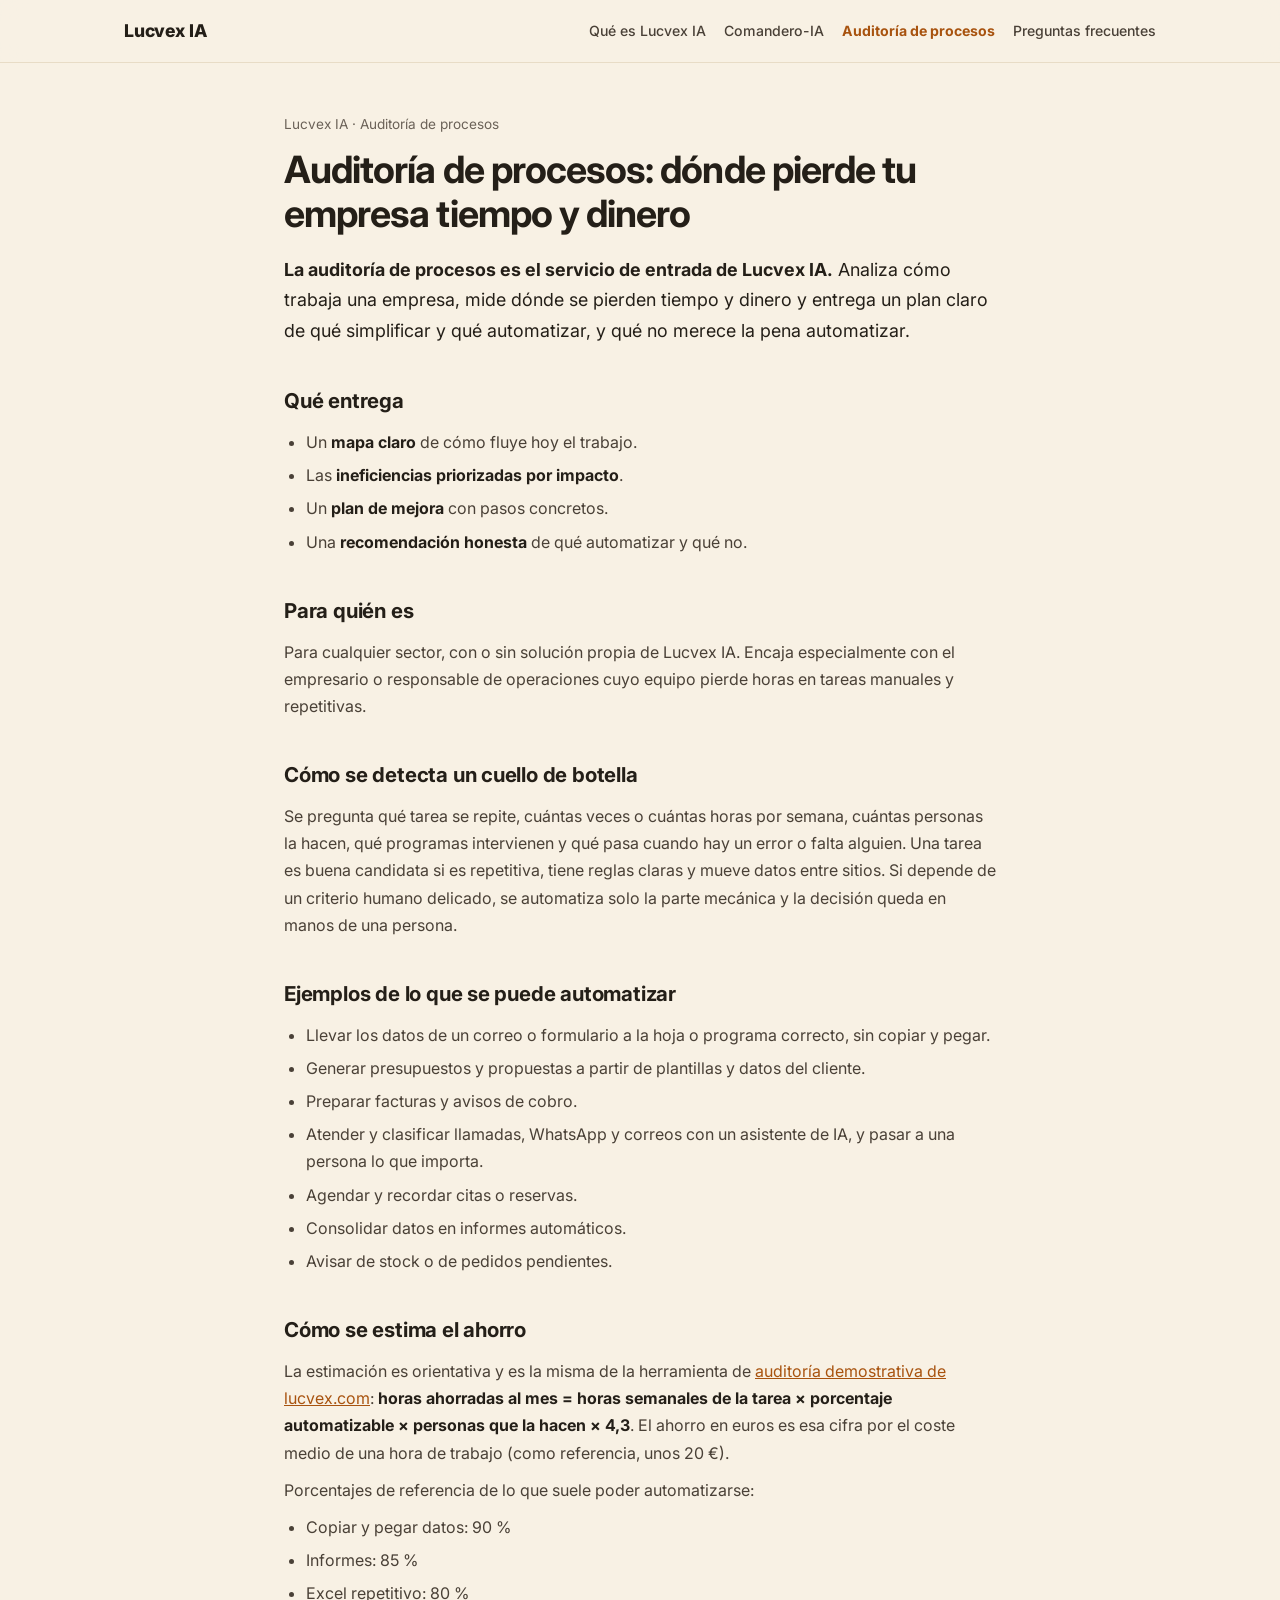
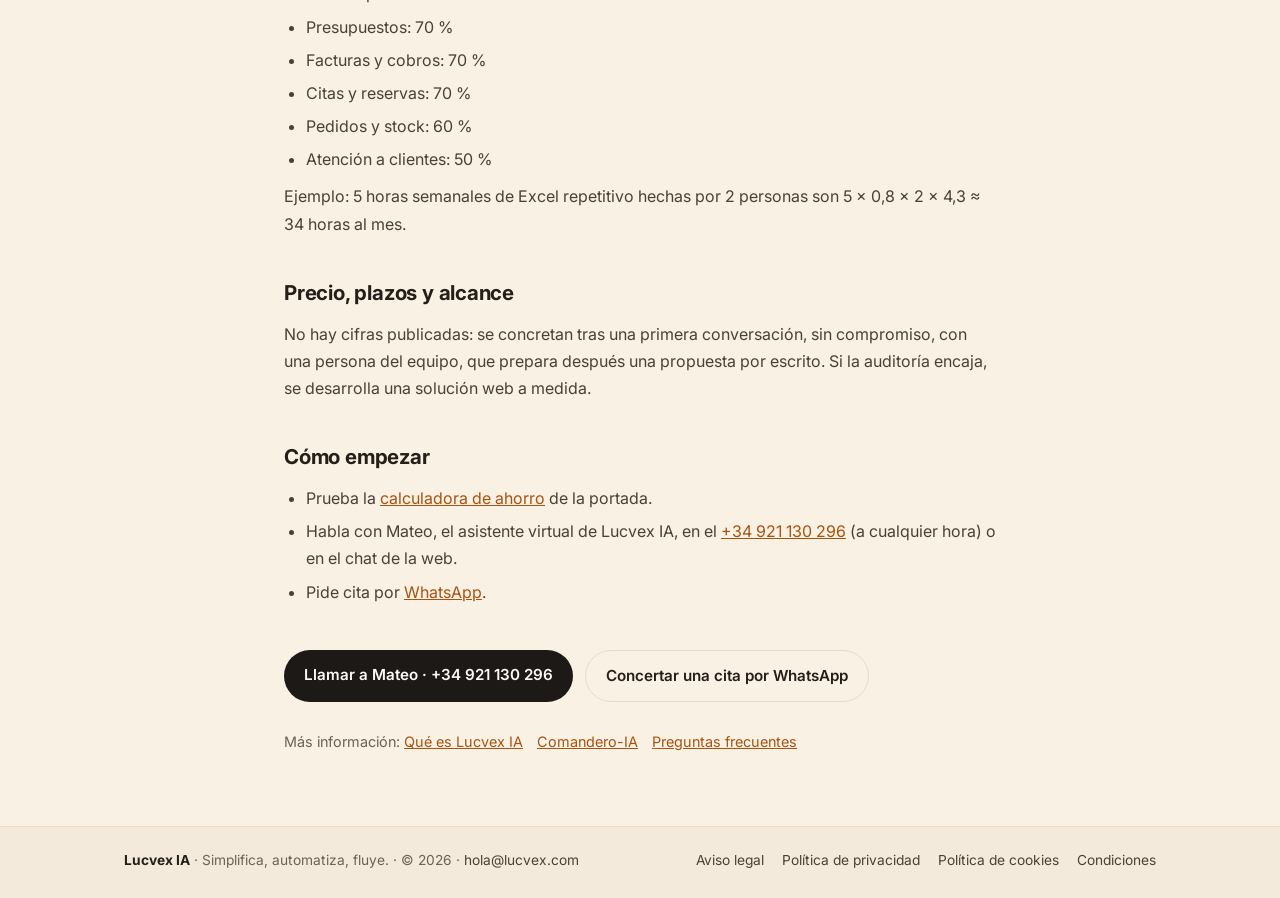
==== auditoria-de-procesos.html @ 0407efab "Visibilidad en buscadores de IA: JSON-LD (Organization, WebSite, Service, SoftwareApplication, FAQPa" ====
<!DOCTYPE html>
<html lang="es">
<head>
<meta charset="UTF-8">
<meta name="viewport" content="width=device-width, initial-scale=1">
<title>Auditoría de procesos con IA · Detecta qué automatizar | Lucvex IA</title>
<meta name="description" content="La auditoría de procesos de Lucvex IA analiza cómo trabaja tu empresa, mide dónde se pierden tiempo y dinero y entrega un mapa, un plan priorizado y una recomendación honesta de qué automatizar y qué no. Primera conversación sin compromiso.">
<meta name="color-scheme" content="light">
<meta name="theme-color" content="#f8f1e4">
<meta name="robots" content="index, follow, max-snippet:-1, max-image-preview:large, max-video-preview:-1">
<link rel="canonical" href="https://lucvex.com/auditoria-de-procesos">
<link rel="icon" type="image/svg+xml" href="favicon.svg">
<link rel="icon" type="image/png" href="favicon.png">
<link rel="apple-touch-icon" href="apple-touch-icon.png">
<meta property="og:type" content="article">
<meta property="og:site_name" content="Lucvex IA">
<meta property="og:locale" content="es_ES">
<meta property="og:title" content="Auditoría de procesos con IA · Detecta qué automatizar | Lucvex IA">
<meta property="og:description" content="La auditoría de procesos de Lucvex IA analiza cómo trabaja tu empresa, mide dónde se pierden tiempo y dinero y entrega un mapa, un plan priorizado y una recomendación honesta de qué automatizar y qué no. Primera conversación sin compromiso.">
<meta property="og:url" content="https://lucvex.com/auditoria-de-procesos">
<meta property="og:image" content="https://lucvex.com/img/og.png">
<meta name="twitter:card" content="summary_large_image">
<meta name="twitter:title" content="Auditoría de procesos con IA · Detecta qué automatizar | Lucvex IA">
<meta name="twitter:description" content="La auditoría de procesos de Lucvex IA analiza cómo trabaja tu empresa, mide dónde se pierden tiempo y dinero y entrega un mapa, un plan priorizado y una recomendación honesta de qué automatizar y qué no. Primera conversación sin compromiso.">
<meta name="twitter:image" content="https://lucvex.com/img/og.png">
<link rel="stylesheet" href="https://fonts.googleapis.com/css2?family=Inter:wght@400;500;600;700;800&display=swap">
<link rel="stylesheet" href="info.css">
<script type="application/ld+json">{"@context":"https://schema.org","@graph":[{"@type":"WebPage","@id":"https://lucvex.com/auditoria-de-procesos#pagina","url":"https://lucvex.com/auditoria-de-procesos","name":"Auditoría de procesos con IA · Detecta qué automatizar | Lucvex IA","description":"La auditoría de procesos de Lucvex IA analiza cómo trabaja tu empresa, mide dónde se pierden tiempo y dinero y entrega un mapa, un plan priorizado y una recomendación honesta de qué automatizar y qué no. Primera conversación sin compromiso.","inLanguage":"es-ES","isPartOf":{"@id":"https://lucvex.com/#website"},"publisher":{"@id":"https://lucvex.com/#organization"},"dateModified":"2026-11-01","breadcrumb":{"@id":"https://lucvex.com/auditoria-de-procesos#migas"},"mainEntity":{"@id":"https://lucvex.com/#servicio-auditoria"}},{"@id":"https://lucvex.com/auditoria-de-procesos#migas","@type":"BreadcrumbList","itemListElement":[{"@type":"ListItem","position":1,"name":"Lucvex IA","item":"https://lucvex.com/"},{"@type":"ListItem","position":2,"name":"Auditoría de procesos","item":"https://lucvex.com/auditoria-de-procesos"}]},{"@type":"Service","@id":"https://lucvex.com/#servicio-auditoria","name":"Auditoría de procesos","serviceType":"Auditoría de procesos y detección de cuellos de botella","description":"Análisis de cómo trabaja una empresa para medir dónde se pierden tiempo y dinero. Entrega un mapa de cómo fluye el trabajo, las ineficiencias priorizadas por impacto, un plan de mejora y una recomendación honesta de qué automatizar y qué no.","provider":{"@id":"https://lucvex.com/#organization"},"areaServed":{"@type":"Country","name":"España"},"audience":{"@type":"BusinessAudience","name":"Empresas pequeñas, medianas y grandes de cualquier sector"},"url":"https://lucvex.com/auditoria-de-procesos"}]}</script>
</head>
<body>
<header class="cab"><div class="env"><a class="marca" href="/">Lucvex IA</a><nav aria-label="Páginas de información"><a href="/que-es-lucvex-ia">Qué es Lucvex IA</a><a href="/comandero-ia">Comandero-IA</a><a href="/auditoria-de-procesos" aria-current="page">Auditoría de procesos</a><a href="/preguntas-frecuentes">Preguntas frecuentes</a></nav></div></header>
<main>
<p class="miga"><a href="/">Lucvex IA</a> · Auditoría de procesos</p>
<h1>Auditoría de procesos: dónde pierde tu empresa tiempo y dinero</h1>
<p class="lead"><strong>La auditoría de procesos es el servicio de entrada de Lucvex IA.</strong> Analiza cómo trabaja una empresa, mide dónde se pierden tiempo y dinero y entrega un plan claro de qué simplificar y qué automatizar, y qué no merece la pena automatizar.</p>
<h2>Qué entrega</h2>
<ul>
  <li>Un <strong>mapa claro</strong> de cómo fluye hoy el trabajo.</li>
  <li>Las <strong>ineficiencias priorizadas por impacto</strong>.</li>
  <li>Un <strong>plan de mejora</strong> con pasos concretos.</li>
  <li>Una <strong>recomendación honesta</strong> de qué automatizar y qué no.</li>
</ul>
<h2>Para quién es</h2>
<p>Para cualquier sector, con o sin solución propia de Lucvex IA. Encaja especialmente con el empresario o responsable de operaciones cuyo equipo pierde horas en tareas manuales y repetitivas.</p>
<h2>Cómo se detecta un cuello de botella</h2>
<p>Se pregunta qué tarea se repite, cuántas veces o cuántas horas por semana, cuántas personas la hacen, qué programas intervienen y qué pasa cuando hay un error o falta alguien. Una tarea es buena candidata si es repetitiva, tiene reglas claras y mueve datos entre sitios. Si depende de un criterio humano delicado, se automatiza solo la parte mecánica y la decisión queda en manos de una persona.</p>
<h2>Ejemplos de lo que se puede automatizar</h2>
<ul>
  <li>Llevar los datos de un correo o formulario a la hoja o programa correcto, sin copiar y pegar.</li>
  <li>Generar presupuestos y propuestas a partir de plantillas y datos del cliente.</li>
  <li>Preparar facturas y avisos de cobro.</li>
  <li>Atender y clasificar llamadas, WhatsApp y correos con un asistente de IA, y pasar a una persona lo que importa.</li>
  <li>Agendar y recordar citas o reservas.</li>
  <li>Consolidar datos en informes automáticos.</li>
  <li>Avisar de stock o de pedidos pendientes.</li>
</ul>
<h2>Cómo se estima el ahorro</h2>
<p>La estimación es orientativa y es la misma de la herramienta de <a href="/#auditoria">auditoría demostrativa de lucvex.com</a>: <strong>horas ahorradas al mes = horas semanales de la tarea × porcentaje automatizable × personas que la hacen × 4,3</strong>. El ahorro en euros es esa cifra por el coste medio de una hora de trabajo (como referencia, unos 20 €).</p>
<p>Porcentajes de referencia de lo que suele poder automatizarse:</p>
<ul>
  <li>Copiar y pegar datos: 90 %</li>
  <li>Informes: 85 %</li>
  <li>Excel repetitivo: 80 %</li>
  <li>Presupuestos: 70 %</li>
  <li>Facturas y cobros: 70 %</li>
  <li>Citas y reservas: 70 %</li>
  <li>Pedidos y stock: 60 %</li>
  <li>Atención a clientes: 50 %</li>
</ul>
<p>Ejemplo: 5 horas semanales de Excel repetitivo hechas por 2 personas son 5 × 0,8 × 2 × 4,3 ≈ 34 horas al mes.</p>
<h2>Precio, plazos y alcance</h2>
<p>No hay cifras publicadas: se concretan tras una primera conversación, sin compromiso, con una persona del equipo, que prepara después una propuesta por escrito. Si la auditoría encaja, se desarrolla una solución web a medida.</p>
<h2>Cómo empezar</h2>
<ul>
  <li>Prueba la <a href="/#auditoria">calculadora de ahorro</a> de la portada.</li>
  <li>Habla con Mateo, el asistente virtual de Lucvex IA, en el <a href="tel:+34921130296">+34 921 130 296</a> (a cualquier hora) o en el chat de la web.</li>
  <li>Pide cita por <a href="https://wa.me/34654980755?text=Hola%2C%20me%20gustar%C3%ADa%20pedir%20una%20auditor%C3%ADa%20para%20mi%20empresa.">WhatsApp</a>.</li>
</ul>
<div class="acciones">
<a class="btn" href="tel:+34921130296">Llamar a Mateo · +34 921 130 296</a>
<a class="btn sec" href="https://wa.me/34654980755?text=Hola%2C%20me%20gustar%C3%ADa%20concertar%20una%20cita%20con%20Lucvex%20IA.">Concertar una cita por WhatsApp</a>
</div>
<p class="otras">Más información: <a href="/que-es-lucvex-ia">Qué es Lucvex IA</a><a href="/comandero-ia">Comandero-IA</a><a href="/preguntas-frecuentes">Preguntas frecuentes</a></p>
</main>
<footer class="pie"><div class="env"><span><b>Lucvex IA</b> · Simplifica, automatiza, fluye. · © 2026 · <a href="mailto:hola@lucvex.com">hola@lucvex.com</a></span><nav aria-label="Información legal"><a href="/aviso-legal.html">Aviso legal</a><a href="/privacidad.html">Política de privacidad</a><a href="/cookies.html">Política de cookies</a><a href="/condiciones.html">Condiciones</a></nav></div></footer>
</body>
</html>
---- info.css ----
:root{--fondo:#f8f1e4;--velo:#f3eadb;--texto:#241f18;--texto2:#4a4137;--mute:#6b6258;--linea:#e8dcc6;--acento:#c1631a;--acento-txt:#a8530f;--boton:#1c1917;--boton-texto:#fcfaf6}
*{box-sizing:border-box;margin:0;padding:0}
body{font-family:Inter,system-ui,-apple-system,Segoe UI,Roboto,sans-serif;color:var(--texto);background:var(--fondo);line-height:1.7;-webkit-font-smoothing:antialiased}
a{color:var(--acento-txt)}
.env{max-width:1080px;margin:0 auto;padding:0 24px}
.cab{position:sticky;top:0;z-index:10;background:color-mix(in srgb,var(--fondo) 88%,transparent);backdrop-filter:blur(12px);border-bottom:1px solid var(--linea)}
.cab .env{display:flex;align-items:center;justify-content:space-between;gap:16px;min-height:62px;flex-wrap:wrap;padding-top:8px;padding-bottom:8px}
.marca{font-weight:800;font-size:1.1rem;letter-spacing:-.01em;color:var(--texto);text-decoration:none}
.cab nav{display:flex;flex-wrap:wrap;gap:4px 18px;font-size:.88rem}
.cab nav a{color:var(--texto2);text-decoration:none;font-weight:500}
.cab nav a:hover,.cab nav a[aria-current]{color:var(--acento-txt)}
.cab nav a[aria-current]{font-weight:700}
main{max-width:760px;margin:0 auto;padding:40px 24px 72px}
.miga{font-size:.85rem;color:var(--mute)}
.miga a{color:var(--mute);text-decoration:none}
h1{font-size:clamp(1.7rem,4.4vw,2.35rem);line-height:1.18;letter-spacing:-.025em;margin:12px 0 18px}
.lead{font-size:1.12rem;color:var(--texto);margin-bottom:8px}
h2{font-size:1.28rem;letter-spacing:-.01em;margin:38px 0 8px}
p,li{color:var(--texto2)}
p{margin-top:10px}
ul,ol{padding-left:22px;margin-top:10px}
li{margin-top:6px}
strong{color:var(--texto)}
.acciones{display:flex;flex-wrap:wrap;gap:12px;margin-top:44px}
.btn{display:inline-block;padding:12px 20px;border-radius:999px;background:var(--boton);color:var(--boton-texto);font-weight:600;font-size:.95rem;text-decoration:none}
.btn.sec{background:transparent;color:var(--texto);border:1px solid var(--linea)}
.btn:hover{opacity:.9}
.otras{margin-top:28px;font-size:.9rem;color:var(--mute)}
.otras a{margin-right:14px}
.pie{border-top:1px solid var(--linea);background:var(--velo);font-size:.86rem;color:var(--mute)}
.pie .env{display:flex;flex-wrap:wrap;justify-content:space-between;gap:10px 24px;padding-top:22px;padding-bottom:26px}
.pie nav{display:flex;flex-wrap:wrap;gap:6px 18px}
.pie a{color:var(--texto2);text-decoration:none}.pie a:hover{text-decoration:underline}
.pie b{color:var(--texto)}
@media(max-width:560px){main{padding-top:28px}.acciones .btn{width:100%;text-align:center}}
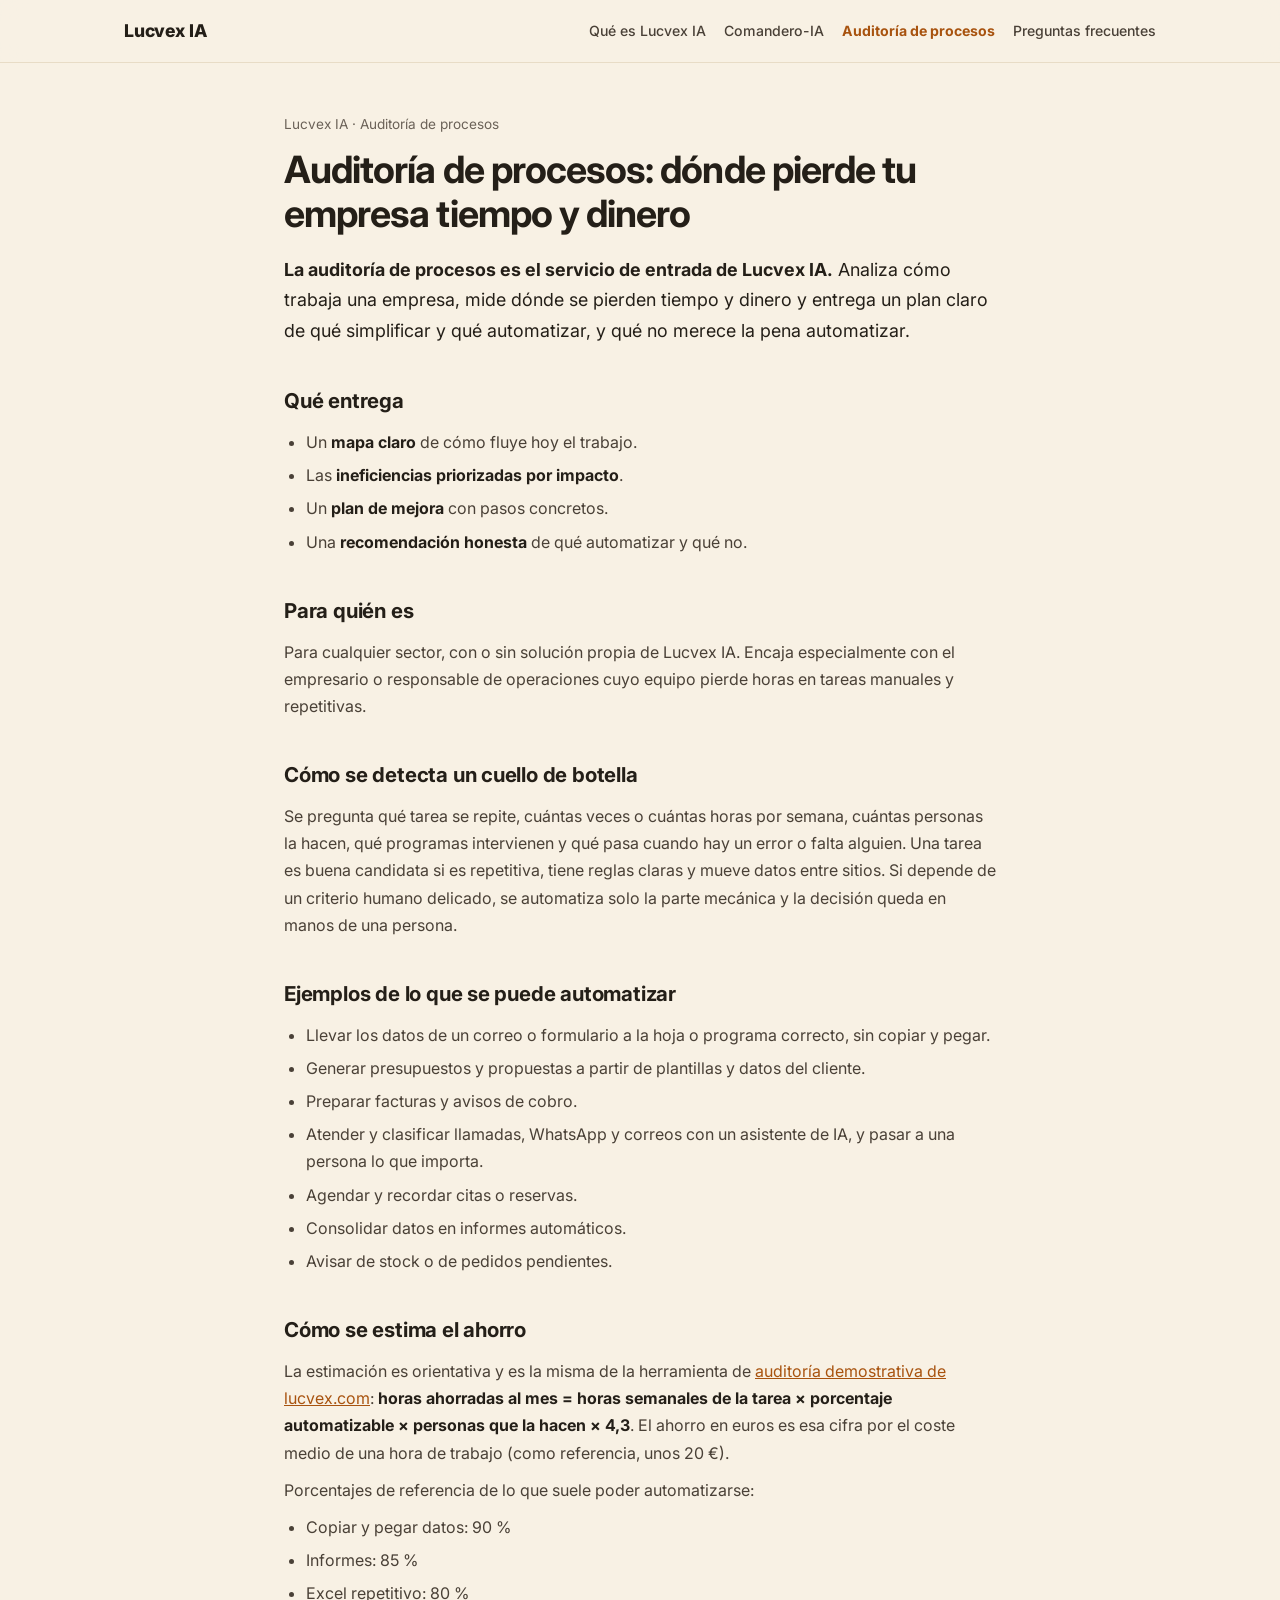
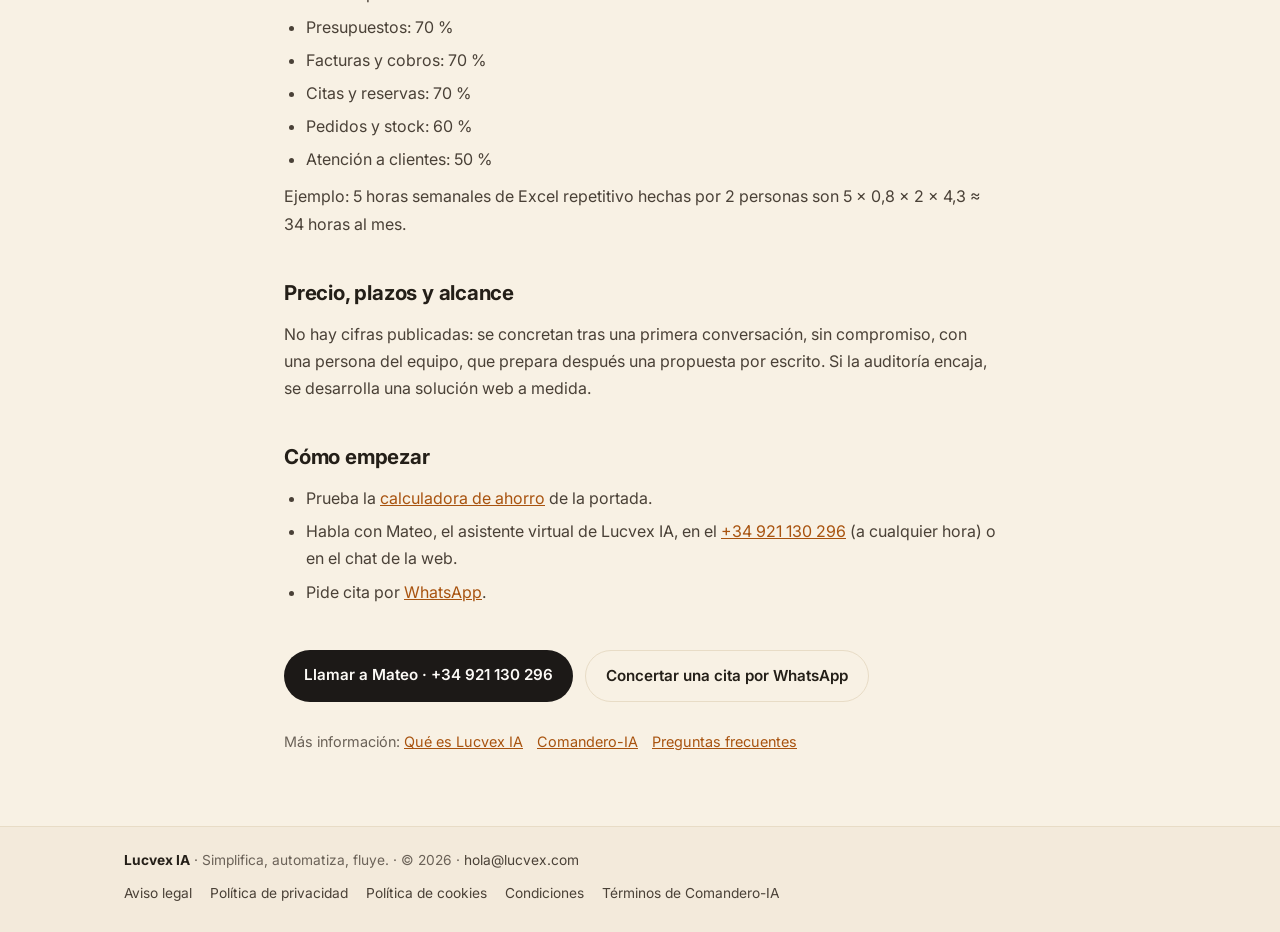
==== commit eeaadc95: "Legal: enlace a los Términos de Comandero-IA en todos los pies y lista única de subencargados (sin s" ====
--- a/auditoria-de-procesos.html
+++ b/auditoria-de-procesos.html
@@ -11,6 +11,7 @@
 <link rel="canonical" href="https://lucvex.com/auditoria-de-procesos">
 <link rel="icon" type="image/svg+xml" href="favicon.svg">
 <link rel="icon" type="image/png" href="favicon.png">
+<link rel="icon" href="/favicon.ico" sizes="48x48">
 <link rel="apple-touch-icon" href="apple-touch-icon.png">
 <meta property="og:type" content="article">
 <meta property="og:site_name" content="Lucvex IA">
@@ -82,6 +83,6 @@
 </div>
 <p class="otras">Más información: <a href="/que-es-lucvex-ia">Qué es Lucvex IA</a><a href="/comandero-ia">Comandero-IA</a><a href="/preguntas-frecuentes">Preguntas frecuentes</a></p>
 </main>
-<footer class="pie"><div class="env"><span><b>Lucvex IA</b> · Simplifica, automatiza, fluye. · © 2026 · <a href="mailto:hola@lucvex.com">hola@lucvex.com</a></span><nav aria-label="Información legal"><a href="/aviso-legal.html">Aviso legal</a><a href="/privacidad.html">Política de privacidad</a><a href="/cookies.html">Política de cookies</a><a href="/condiciones.html">Condiciones</a></nav></div></footer>
+<footer class="pie"><div class="env"><span><b>Lucvex IA</b> · Simplifica, automatiza, fluye. · © 2026 · <a href="mailto:hola@lucvex.com">hola@lucvex.com</a></span><nav aria-label="Información legal"><a href="/aviso-legal.html">Aviso legal</a><a href="/privacidad.html">Política de privacidad</a><a href="/cookies.html">Política de cookies</a><a href="/condiciones.html">Condiciones</a><a href="https://comandero-ia.lucvex.com/terminos" target="_blank" rel="noopener">Términos de Comandero-IA</a></nav></div></footer>
 </body>
 </html>
